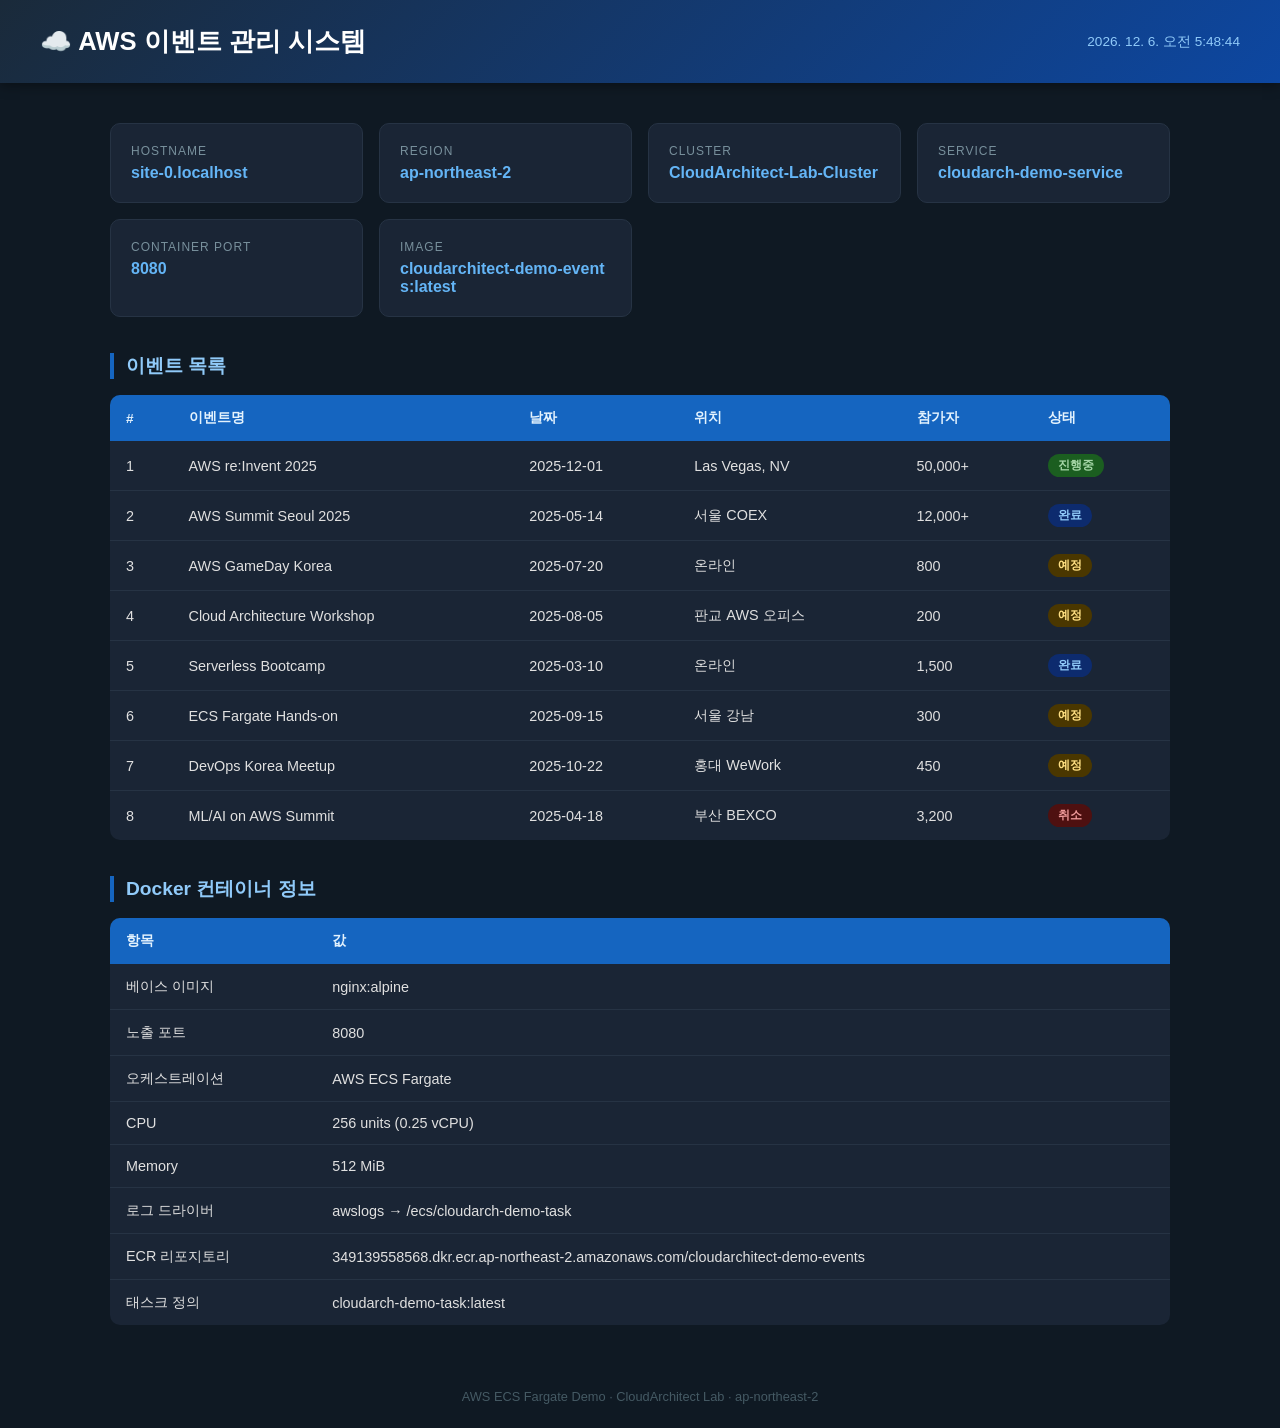
==== app/index.html @ 71148597 "Add ECS Fargate app: Dockerfile, nginx config, and HTML page - app/Dockerfile: nginx:alpine base, ex" ====
<!DOCTYPE html>
<html lang="ko">
<head>
  <meta charset="UTF-8" />
  <meta name="viewport" content="width=device-width, initial-scale=1.0" />
  <title>AWS 이벤트 관리 시스템</title>
  <style>
    * { box-sizing: border-box; margin: 0; padding: 0; }
    body { font-family: 'Segoe UI', sans-serif; background: #0f1923; color: #e0e0e0; min-height: 100vh; }
    header {
      background: linear-gradient(135deg, #1a2a3a, #0d47a1);
      padding: 24px 40px;
      display: flex; align-items: center; gap: 16px;
      box-shadow: 0 2px 12px rgba(0,0,0,0.4);
    }
    header img { width: 48px; }
    header h1 { font-size: 1.6rem; color: #fff; }
    header span { font-size: 0.85rem; color: #90caf9; margin-left: auto; }
    .container { max-width: 1100px; margin: 40px auto; padding: 0 20px; }
    .info-grid { display: grid; grid-template-columns: repeat(auto-fit, minmax(220px, 1fr)); gap: 16px; margin-bottom: 36px; }
    .info-card {
      background: #1a2535; border: 1px solid #263344; border-radius: 10px;
      padding: 20px; display: flex; flex-direction: column; gap: 6px;
    }
    .info-card .label { font-size: 0.75rem; color: #78909c; text-transform: uppercase; letter-spacing: 1px; }
    .info-card .value { font-size: 1rem; color: #64b5f6; font-weight: 600; word-break: break-all; }
    h2 { font-size: 1.2rem; color: #90caf9; margin-bottom: 16px; border-left: 4px solid #1565c0; padding-left: 12px; }
    table { width: 100%; border-collapse: collapse; background: #1a2535; border-radius: 10px; overflow: hidden; margin-bottom: 36px; }
    thead { background: #1565c0; }
    th { padding: 14px 16px; text-align: left; font-size: 0.85rem; color: #e3f2fd; font-weight: 600; }
    td { padding: 13px 16px; border-bottom: 1px solid #263344; font-size: 0.9rem; }
    tr:last-child td { border-bottom: none; }
    tr:hover td { background: #1e2d3d; }
    .badge {
      display: inline-block; padding: 3px 10px; border-radius: 12px; font-size: 0.78rem; font-weight: 600;
    }
    .badge-green { background: #1b5e20; color: #a5d6a7; }
    .badge-blue  { background: #0d2b6e; color: #90caf9; }
    .badge-yellow{ background: #4a3700; color: #ffe082; }
    .badge-red   { background: #4e1010; color: #ef9a9a; }
    footer { text-align: center; padding: 24px; color: #455a64; font-size: 0.8rem; margin-top: 20px; }
  </style>
</head>
<body>
<header>
  <div>
    <h1>☁️ AWS 이벤트 관리 시스템</h1>
  </div>
  <span id="clock"></span>
</header>

<div class="container">
  <!-- 컨테이너 정보 -->
  <div class="info-grid">
    <div class="info-card">
      <span class="label">Hostname</span>
      <span class="value" id="hostname">로딩 중...</span>
    </div>
    <div class="info-card">
      <span class="label">Region</span>
      <span class="value">ap-northeast-2</span>
    </div>
    <div class="info-card">
      <span class="label">Cluster</span>
      <span class="value">CloudArchitect-Lab-Cluster</span>
    </div>
    <div class="info-card">
      <span class="label">Service</span>
      <span class="value">cloudarch-demo-service</span>
    </div>
    <div class="info-card">
      <span class="label">Container Port</span>
      <span class="value">8080</span>
    </div>
    <div class="info-card">
      <span class="label">Image</span>
      <span class="value">cloudarchitect-demo-events:latest</span>
    </div>
  </div>

  <!-- 이벤트 목록 -->
  <h2>이벤트 목록</h2>
  <table>
    <thead>
      <tr>
        <th>#</th><th>이벤트명</th><th>날짜</th><th>위치</th><th>참가자</th><th>상태</th>
      </tr>
    </thead>
    <tbody>
      <tr><td>1</td><td>AWS re:Invent 2025</td><td>2025-12-01</td><td>Las Vegas, NV</td><td>50,000+</td><td><span class="badge badge-green">진행중</span></td></tr>
      <tr><td>2</td><td>AWS Summit Seoul 2025</td><td>2025-05-14</td><td>서울 COEX</td><td>12,000+</td><td><span class="badge badge-blue">완료</span></td></tr>
      <tr><td>3</td><td>AWS GameDay Korea</td><td>2025-07-20</td><td>온라인</td><td>800</td><td><span class="badge badge-yellow">예정</span></td></tr>
      <tr><td>4</td><td>Cloud Architecture Workshop</td><td>2025-08-05</td><td>판교 AWS 오피스</td><td>200</td><td><span class="badge badge-yellow">예정</span></td></tr>
      <tr><td>5</td><td>Serverless Bootcamp</td><td>2025-03-10</td><td>온라인</td><td>1,500</td><td><span class="badge badge-blue">완료</span></td></tr>
      <tr><td>6</td><td>ECS Fargate Hands-on</td><td>2025-09-15</td><td>서울 강남</td><td>300</td><td><span class="badge badge-yellow">예정</span></td></tr>
      <tr><td>7</td><td>DevOps Korea Meetup</td><td>2025-10-22</td><td>홍대 WeWork</td><td>450</td><td><span class="badge badge-yellow">예정</span></td></tr>
      <tr><td>8</td><td>ML/AI on AWS Summit</td><td>2025-04-18</td><td>부산 BEXCO</td><td>3,200</td><td><span class="badge badge-red">취소</span></td></tr>
    </tbody>
  </table>

  <!-- Docker 컨테이너 정보 -->
  <h2>Docker 컨테이너 정보</h2>
  <table>
    <thead>
      <tr><th>항목</th><th>값</th></tr>
    </thead>
    <tbody>
      <tr><td>베이스 이미지</td><td>nginx:alpine</td></tr>
      <tr><td>노출 포트</td><td>8080</td></tr>
      <tr><td>오케스트레이션</td><td>AWS ECS Fargate</td></tr>
      <tr><td>CPU</td><td>256 units (0.25 vCPU)</td></tr>
      <tr><td>Memory</td><td>512 MiB</td></tr>
      <tr><td>로그 드라이버</td><td>awslogs → /ecs/cloudarch-demo-task</td></tr>
      <tr><td>ECR 리포지토리</td><td>349139558568.dkr.ecr.ap-northeast-2.amazonaws.com/cloudarchitect-demo-events</td></tr>
      <tr><td>태스크 정의</td><td>cloudarch-demo-task:latest</td></tr>
    </tbody>
  </table>
</div>

<footer>AWS ECS Fargate Demo · CloudArchitect Lab · ap-northeast-2</footer>

<script>
  // 시계
  function tick() {
    document.getElementById('clock').textContent = new Date().toLocaleString('ko-KR');
  }
  tick(); setInterval(tick, 1000);

  // 호스트명 (ECS 환경에서는 컨테이너 ID)
  document.getElementById('hostname').textContent = location.hostname || 'fargate-container';
</script>
</body>
</html>
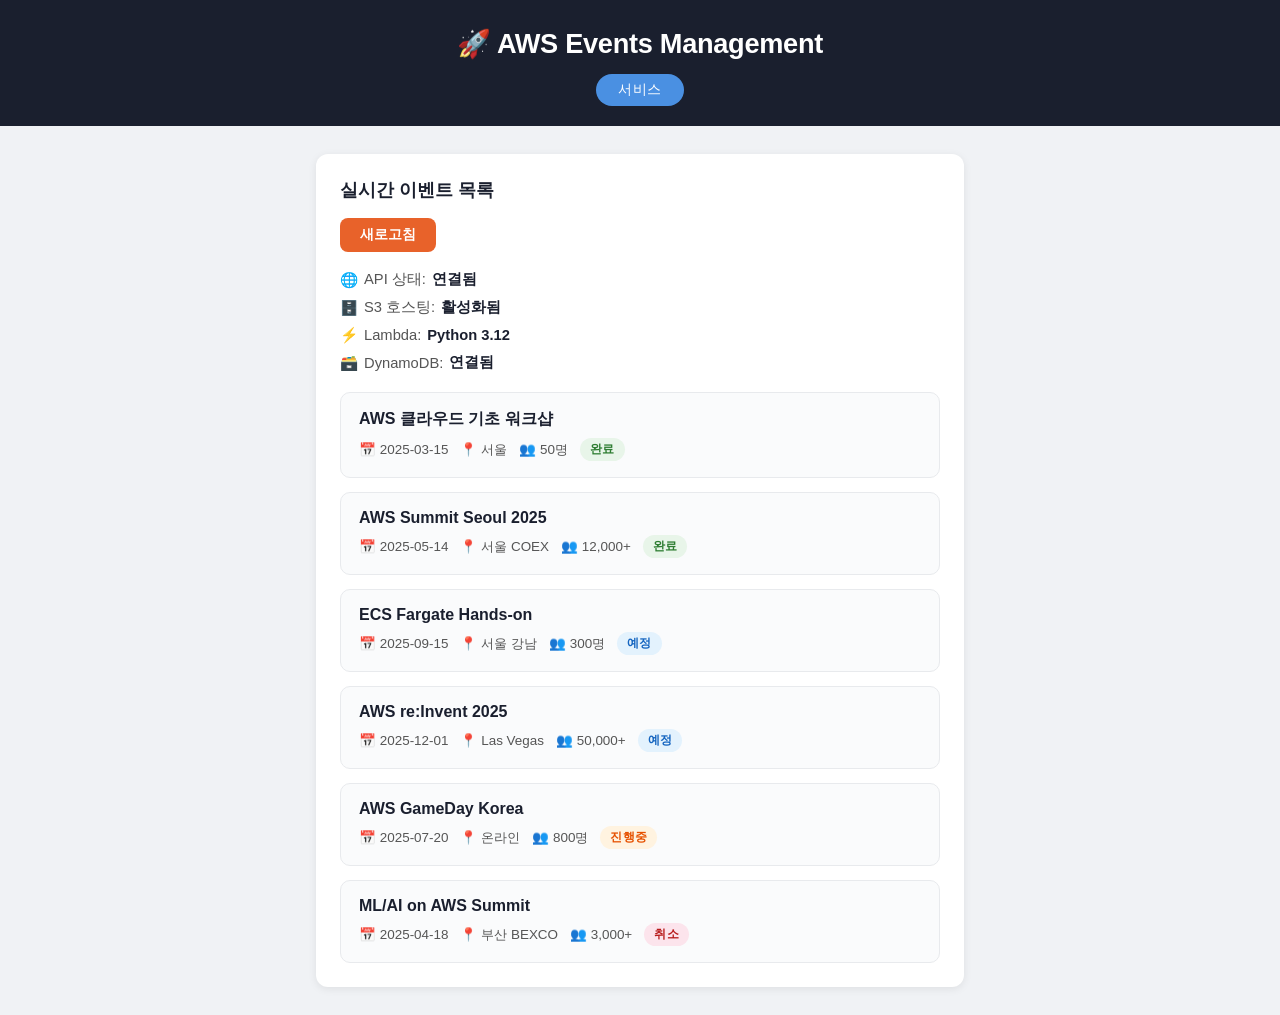
==== commit 311db643: "Update index.html UI to match AWS Events Management design https://claude.ai/code/session_015FE9GTtP" ====
--- a/app/index.html
+++ b/app/index.html
@@ -3,131 +3,243 @@
 <head>
   <meta charset="UTF-8" />
   <meta name="viewport" content="width=device-width, initial-scale=1.0" />
-  <title>AWS 이벤트 관리 시스템</title>
+  <title>AWS Events Management</title>
   <style>
     * { box-sizing: border-box; margin: 0; padding: 0; }
-    body { font-family: 'Segoe UI', sans-serif; background: #0f1923; color: #e0e0e0; min-height: 100vh; }
+
+    body {
+      font-family: 'Segoe UI', Arial, sans-serif;
+      background: #f0f2f5;
+      min-height: 100vh;
+    }
+
+    /* ── Header ── */
     header {
-      background: linear-gradient(135deg, #1a2a3a, #0d47a1);
-      padding: 24px 40px;
-      display: flex; align-items: center; gap: 16px;
-      box-shadow: 0 2px 12px rgba(0,0,0,0.4);
-    }
-    header img { width: 48px; }
-    header h1 { font-size: 1.6rem; color: #fff; }
-    header span { font-size: 0.85rem; color: #90caf9; margin-left: auto; }
-    .container { max-width: 1100px; margin: 40px auto; padding: 0 20px; }
-    .info-grid { display: grid; grid-template-columns: repeat(auto-fit, minmax(220px, 1fr)); gap: 16px; margin-bottom: 36px; }
-    .info-card {
-      background: #1a2535; border: 1px solid #263344; border-radius: 10px;
-      padding: 20px; display: flex; flex-direction: column; gap: 6px;
-    }
-    .info-card .label { font-size: 0.75rem; color: #78909c; text-transform: uppercase; letter-spacing: 1px; }
-    .info-card .value { font-size: 1rem; color: #64b5f6; font-weight: 600; word-break: break-all; }
-    h2 { font-size: 1.2rem; color: #90caf9; margin-bottom: 16px; border-left: 4px solid #1565c0; padding-left: 12px; }
-    table { width: 100%; border-collapse: collapse; background: #1a2535; border-radius: 10px; overflow: hidden; margin-bottom: 36px; }
-    thead { background: #1565c0; }
-    th { padding: 14px 16px; text-align: left; font-size: 0.85rem; color: #e3f2fd; font-weight: 600; }
-    td { padding: 13px 16px; border-bottom: 1px solid #263344; font-size: 0.9rem; }
-    tr:last-child td { border-bottom: none; }
-    tr:hover td { background: #1e2d3d; }
+      background: #1a1f2e;
+      padding: 28px 20px 20px;
+      text-align: center;
+    }
+    header h1 {
+      color: #ffffff;
+      font-size: 1.7rem;
+      font-weight: 700;
+      letter-spacing: -.3px;
+      margin-bottom: 14px;
+    }
+    .btn-service {
+      background: #4a90e2;
+      color: #fff;
+      border: none;
+      padding: 7px 22px;
+      border-radius: 20px;
+      font-size: 0.85rem;
+      cursor: pointer;
+      letter-spacing: .5px;
+    }
+    .btn-service:hover { background: #357abd; }
+
+    /* ── Main ── */
+    main {
+      max-width: 680px;
+      margin: 28px auto;
+      padding: 0 16px;
+    }
+
+    /* ── Card ── */
+    .card {
+      background: #ffffff;
+      border-radius: 12px;
+      padding: 24px;
+      box-shadow: 0 2px 8px rgba(0,0,0,.08);
+      margin-bottom: 18px;
+    }
+
+    .card-title {
+      font-size: 1.1rem;
+      font-weight: 700;
+      color: #1a1f2e;
+      margin-bottom: 16px;
+    }
+
+    /* ── Refresh Button ── */
+    .btn-refresh {
+      background: #e8622a;
+      color: #fff;
+      border: none;
+      padding: 8px 20px;
+      border-radius: 8px;
+      font-size: 0.85rem;
+      cursor: pointer;
+      margin-bottom: 18px;
+      font-weight: 600;
+    }
+    .btn-refresh:hover { background: #c9501f; }
+
+    /* ── Status List ── */
+    .status-list {
+      display: flex;
+      flex-direction: column;
+      gap: 9px;
+    }
+    .status-item {
+      font-size: 0.92rem;
+      color: #333;
+      display: flex;
+      align-items: center;
+      gap: 6px;
+    }
+    .status-item span.label { color: #555; }
+    .status-item span.value { color: #1a1f2e; font-weight: 600; }
+
+    /* ── Event List ── */
+    .event-list {
+      display: flex;
+      flex-direction: column;
+      gap: 14px;
+    }
+    .event-item {
+      border: 1px solid #e8eaed;
+      border-radius: 10px;
+      padding: 16px 18px;
+      background: #fafbfc;
+    }
+    .event-name {
+      font-size: 1rem;
+      font-weight: 700;
+      color: #1a1f2e;
+      margin-bottom: 8px;
+    }
+    .event-meta {
+      display: flex;
+      flex-wrap: wrap;
+      gap: 12px;
+      font-size: 0.84rem;
+      color: #555;
+    }
+    .event-meta span { display: flex; align-items: center; gap: 4px; }
     .badge {
-      display: inline-block; padding: 3px 10px; border-radius: 12px; font-size: 0.78rem; font-weight: 600;
-    }
-    .badge-green { background: #1b5e20; color: #a5d6a7; }
-    .badge-blue  { background: #0d2b6e; color: #90caf9; }
-    .badge-yellow{ background: #4a3700; color: #ffe082; }
-    .badge-red   { background: #4e1010; color: #ef9a9a; }
-    footer { text-align: center; padding: 24px; color: #455a64; font-size: 0.8rem; margin-top: 20px; }
+      display: inline-block;
+      padding: 3px 10px;
+      border-radius: 12px;
+      font-size: 0.78rem;
+      font-weight: 700;
+      letter-spacing: .3px;
+    }
+    .badge-completed { background: #e8f5e9; color: #2e7d32; }
+    .badge-upcoming  { background: #e3f2fd; color: #1565c0; }
+    .badge-ongoing   { background: #fff3e0; color: #e65100; }
+    .badge-cancelled { background: #fce4ec; color: #b71c1c; }
   </style>
 </head>
 <body>
+
 <header>
-  <div>
-    <h1>☁️ AWS 이벤트 관리 시스템</h1>
-  </div>
-  <span id="clock"></span>
+  <h1>🚀 AWS Events Management</h1>
+  <button class="btn-service">서비스</button>
 </header>
 
-<div class="container">
-  <!-- 컨테이너 정보 -->
-  <div class="info-grid">
-    <div class="info-card">
-      <span class="label">Hostname</span>
-      <span class="value" id="hostname">로딩 중...</span>
+<main>
+  <!-- 실시간 이벤트 목록 -->
+  <div class="card">
+    <div class="card-title">실시간 이벤트 목록</div>
+    <button class="btn-refresh" onclick="loadEvents()">새로고침</button>
+
+    <!-- 상태 표시 -->
+    <div class="status-list" style="margin-bottom:20px">
+      <div class="status-item">🌐 <span class="label">API 상태:</span><span class="value" id="api-status">연결됨</span></div>
+      <div class="status-item">🗄️ <span class="label">S3 호스팅:</span><span class="value" id="s3-status">활성화됨</span></div>
+      <div class="status-item">⚡ <span class="label">Lambda:</span><span class="value">Python 3.12</span></div>
+      <div class="status-item">🗃️ <span class="label">DynamoDB:</span><span class="value" id="db-status">연결됨</span></div>
     </div>
-    <div class="info-card">
-      <span class="label">Region</span>
-      <span class="value">ap-northeast-2</span>
-    </div>
-    <div class="info-card">
-      <span class="label">Cluster</span>
-      <span class="value">CloudArchitect-Lab-Cluster</span>
-    </div>
-    <div class="info-card">
-      <span class="label">Service</span>
-      <span class="value">cloudarch-demo-service</span>
-    </div>
-    <div class="info-card">
-      <span class="label">Container Port</span>
-      <span class="value">8080</span>
-    </div>
-    <div class="info-card">
-      <span class="label">Image</span>
-      <span class="value">cloudarchitect-demo-events:latest</span>
+
+    <!-- 이벤트 카드 목록 -->
+    <div class="event-list" id="event-list">
+      <!-- JS로 렌더링 -->
     </div>
   </div>
-
-  <!-- 이벤트 목록 -->
-  <h2>이벤트 목록</h2>
-  <table>
-    <thead>
-      <tr>
-        <th>#</th><th>이벤트명</th><th>날짜</th><th>위치</th><th>참가자</th><th>상태</th>
-      </tr>
-    </thead>
-    <tbody>
-      <tr><td>1</td><td>AWS re:Invent 2025</td><td>2025-12-01</td><td>Las Vegas, NV</td><td>50,000+</td><td><span class="badge badge-green">진행중</span></td></tr>
-      <tr><td>2</td><td>AWS Summit Seoul 2025</td><td>2025-05-14</td><td>서울 COEX</td><td>12,000+</td><td><span class="badge badge-blue">완료</span></td></tr>
-      <tr><td>3</td><td>AWS GameDay Korea</td><td>2025-07-20</td><td>온라인</td><td>800</td><td><span class="badge badge-yellow">예정</span></td></tr>
-      <tr><td>4</td><td>Cloud Architecture Workshop</td><td>2025-08-05</td><td>판교 AWS 오피스</td><td>200</td><td><span class="badge badge-yellow">예정</span></td></tr>
-      <tr><td>5</td><td>Serverless Bootcamp</td><td>2025-03-10</td><td>온라인</td><td>1,500</td><td><span class="badge badge-blue">완료</span></td></tr>
-      <tr><td>6</td><td>ECS Fargate Hands-on</td><td>2025-09-15</td><td>서울 강남</td><td>300</td><td><span class="badge badge-yellow">예정</span></td></tr>
-      <tr><td>7</td><td>DevOps Korea Meetup</td><td>2025-10-22</td><td>홍대 WeWork</td><td>450</td><td><span class="badge badge-yellow">예정</span></td></tr>
-      <tr><td>8</td><td>ML/AI on AWS Summit</td><td>2025-04-18</td><td>부산 BEXCO</td><td>3,200</td><td><span class="badge badge-red">취소</span></td></tr>
-    </tbody>
-  </table>
-
-  <!-- Docker 컨테이너 정보 -->
-  <h2>Docker 컨테이너 정보</h2>
-  <table>
-    <thead>
-      <tr><th>항목</th><th>값</th></tr>
-    </thead>
-    <tbody>
-      <tr><td>베이스 이미지</td><td>nginx:alpine</td></tr>
-      <tr><td>노출 포트</td><td>8080</td></tr>
-      <tr><td>오케스트레이션</td><td>AWS ECS Fargate</td></tr>
-      <tr><td>CPU</td><td>256 units (0.25 vCPU)</td></tr>
-      <tr><td>Memory</td><td>512 MiB</td></tr>
-      <tr><td>로그 드라이버</td><td>awslogs → /ecs/cloudarch-demo-task</td></tr>
-      <tr><td>ECR 리포지토리</td><td>349139558568.dkr.ecr.ap-northeast-2.amazonaws.com/cloudarchitect-demo-events</td></tr>
-      <tr><td>태스크 정의</td><td>cloudarch-demo-task:latest</td></tr>
-    </tbody>
-  </table>
-</div>
-
-<footer>AWS ECS Fargate Demo · CloudArchitect Lab · ap-northeast-2</footer>
+</main>
 
 <script>
-  // 시계
-  function tick() {
-    document.getElementById('clock').textContent = new Date().toLocaleString('ko-KR');
+  const EVENTS = [
+    {
+      name:     'AWS 클라우드 기초 워크샵',
+      date:     '2025-03-15',
+      location: '서울',
+      attendees: 50,
+      status:   'completed',
+    },
+    {
+      name:     'AWS Summit Seoul 2025',
+      date:     '2025-05-14',
+      location: '서울 COEX',
+      attendees: 12000,
+      status:   'completed',
+    },
+    {
+      name:     'ECS Fargate Hands-on',
+      date:     '2025-09-15',
+      location: '서울 강남',
+      attendees: 300,
+      status:   'upcoming',
+    },
+    {
+      name:     'AWS re:Invent 2025',
+      date:     '2025-12-01',
+      location: 'Las Vegas',
+      attendees: 50000,
+      status:   'upcoming',
+    },
+    {
+      name:     'AWS GameDay Korea',
+      date:     '2025-07-20',
+      location: '온라인',
+      attendees: 800,
+      status:   'ongoing',
+    },
+    {
+      name:     'ML/AI on AWS Summit',
+      date:     '2025-04-18',
+      location: '부산 BEXCO',
+      attendees: 3200,
+      status:   'cancelled',
+    },
+  ];
+
+  const STATUS_LABEL = {
+    completed: '완료',
+    upcoming:  '예정',
+    ongoing:   '진행중',
+    cancelled: '취소',
+  };
+  const STATUS_CLASS = {
+    completed: 'badge-completed',
+    upcoming:  'badge-upcoming',
+    ongoing:   'badge-ongoing',
+    cancelled: 'badge-cancelled',
+  };
+
+  function fmt(n) {
+    return n >= 1000 ? (n / 1000).toFixed(0) + ',000+' : n + '명';
   }
-  tick(); setInterval(tick, 1000);
-
-  // 호스트명 (ECS 환경에서는 컨테이너 ID)
-  document.getElementById('hostname').textContent = location.hostname || 'fargate-container';
+
+  function loadEvents() {
+    const list = document.getElementById('event-list');
+    list.innerHTML = '';
+    EVENTS.forEach(ev => {
+      list.innerHTML += `
+        <div class="event-item">
+          <div class="event-name">${ev.name}</div>
+          <div class="event-meta">
+            <span>📅 ${ev.date}</span>
+            <span>📍 ${ev.location}</span>
+            <span>👥 ${fmt(ev.attendees)}</span>
+            <span><span class="badge ${STATUS_CLASS[ev.status]}">${STATUS_LABEL[ev.status]}</span></span>
+          </div>
+        </div>`;
+    });
+  }
+
+  loadEvents();
 </script>
 </body>
 </html>
